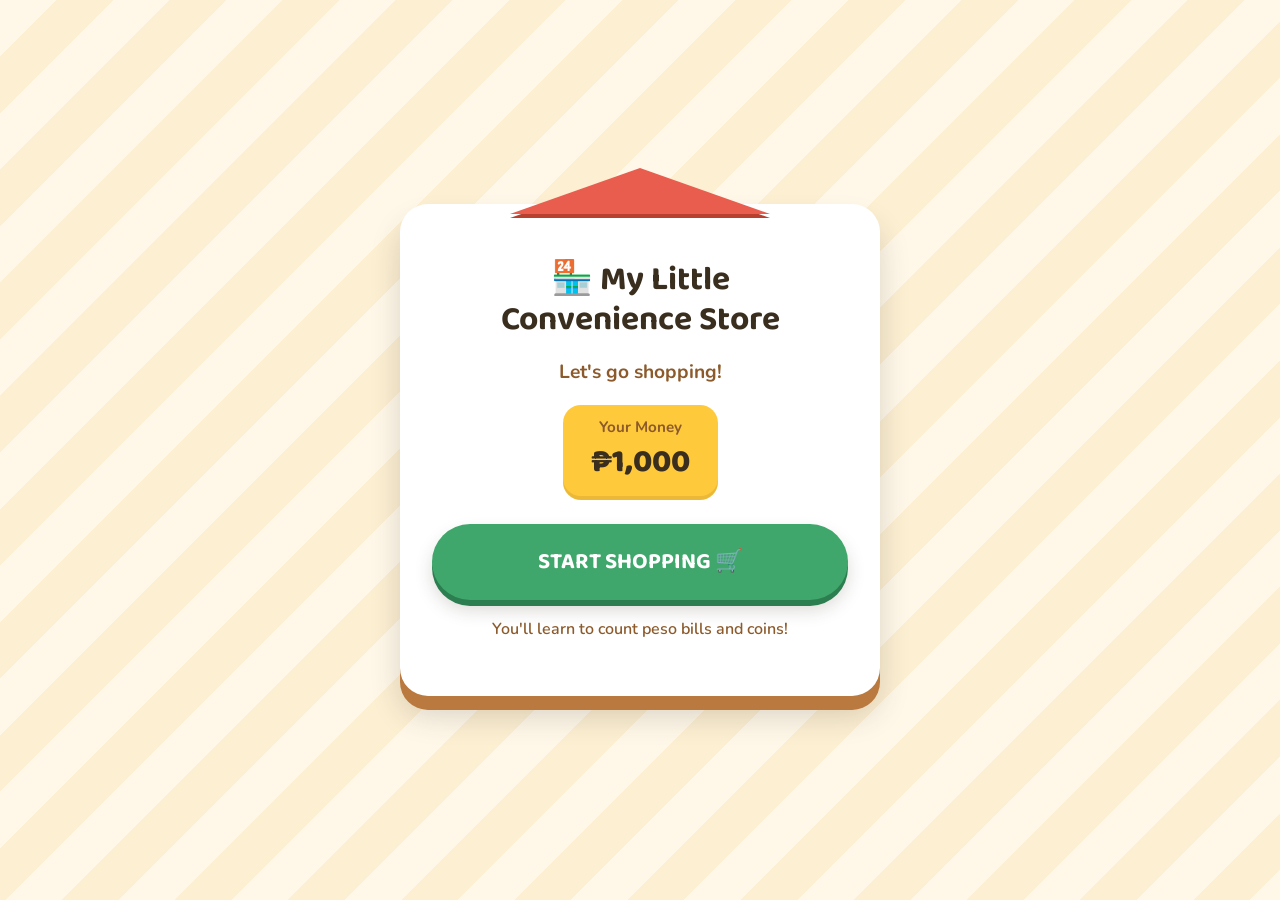
==== index.html @ ca23e38d "Initial Commit" ====
<!DOCTYPE html>
<html lang="en">
<head>
<meta charset="UTF-8" />
<meta name="viewport" content="width=device-width, initial-scale=1.0" />
<title>My Little Convenience Store — Peso Money Game</title>

<!-- Playful, rounded font that reads well for young children -->
<link rel="preconnect" href="https://fonts.googleapis.com">
<link rel="preconnect" href="https://fonts.gstatic.com" crossorigin>
<link href="https://fonts.googleapis.com/css2?family=Baloo+2:wght@500;600;700;800&family=Nunito:wght@600;700;800&display=swap" rel="stylesheet">

<link rel="stylesheet" href="style.css" />
</head>
<body>

<!-- ======================================================= -->
<!-- SCREEN 1: WELCOME SCREEN                                 -->
<!-- ======================================================= -->
<section id="screen-welcome" class="screen active">
  <div class="welcome-card">
    <div class="roof"></div>
    <h1 class="store-title">🏪 My Little<br>Convenience Store</h1>
    <p class="subtitle">Let's go shopping!</p>
    <div class="money-badge">
      <span class="badge-label">Your Money</span>
      <span class="badge-amount" id="welcome-money-amount">₱1,000</span>
    </div>
    <button class="btn btn-big btn-bounce" id="btn-start-shopping">START SHOPPING 🛒</button>
    <p class="welcome-hint">You'll learn to count peso bills and coins!</p>
  </div>
</section>

<!-- ======================================================= -->
<!-- SCREEN 2: THE STORE (products + cart side-by-side)      -->
<!-- ======================================================= -->
<section id="screen-store" class="screen">
  <header class="topbar">
    <div class="topbar-title">🏪 My Little Store</div>
    <div class="money-pill">
      <div class="money-pill-item">
        <span class="pill-label">Your Money</span>
        <span class="pill-value" id="store-total-money">₱1,000</span>
      </div>
      <div class="money-pill-item">
        <span class="pill-label">In Cart</span>
        <span class="pill-value" id="store-cart-total">₱0</span>
      </div>
      <div class="money-pill-item">
        <span class="pill-label">Left</span>
        <span class="pill-value" id="store-remaining">₱1,000</span>
      </div>
    </div>
  </header>

  <div class="store-layout">
    <div class="products-panel">
      <h2 class="panel-heading">🛍️ Pick your snacks!</h2>
      <div class="products-grid" id="products-grid"><!-- filled by JS --></div>
    </div>

    <aside class="cart-panel">
      <h2 class="panel-heading">🛒 My Cart</h2>
      <ul class="cart-list" id="cart-list">
        <li class="cart-empty" id="cart-empty-msg">Your cart is empty. Add something yummy!</li>
      </ul>
      <div class="cart-total-row">
        <span>TOTAL</span>
        <span id="cart-total-amount">₱0</span>
      </div>
      <button class="btn btn-checkout" id="btn-checkout" disabled>CHECKOUT ➜</button>
      <p class="cart-message" id="cart-message"></p>
    </aside>
  </div>
</section>

<!-- ======================================================= -->
<!-- SCREEN 3: PAYMENT (choose bills & coins)                 -->
<!-- ======================================================= -->
<section id="screen-payment" class="screen">
  <header class="topbar">
    <div class="topbar-title">💰 Time to Pay!</div>
    <div class="money-pill">
      <div class="money-pill-item">
        <span class="pill-label">You Need</span>
        <span class="pill-value" id="payment-total-due">₱0</span>
      </div>
    </div>
  </header>

  <div class="payment-layout">
    <div class="wallet-panel">
      <h2 class="panel-heading">👛 Your Wallet — tap money to pay!</h2>
      <div class="wallet-grid" id="wallet-grid"><!-- filled by JS --></div>
    </div>

    <aside class="payment-panel">
      <h2 class="panel-heading">✋ Your Payment</h2>
      <div class="payment-selected" id="payment-selected">
        <p class="payment-empty" id="payment-empty-msg">Tap bills or coins from your wallet.</p>
      </div>
      <div class="payment-total-row">
        <span>Payment Total</span>
        <span id="payment-total-amount">₱0</span>
      </div>
      <button class="btn btn-checkout" id="btn-give-money">GIVE MONEY TO CASHIER 👩</button>
      <p class="cart-message" id="payment-message"></p>
      <button class="btn btn-secondary" id="btn-back-to-store">⬅ Back to Store</button>
    </aside>
  </div>

  <!-- Animation stage: student -> cashier -->
  <div class="stage" id="pay-stage">
    <div class="actor" id="actor-student">🧒</div>
    <div class="flying-money" id="flying-money-pay"></div>
    <div class="stage-caption" id="stage-caption-pay"></div>
    <div class="actor" id="actor-cashier">👩‍🦱</div>
  </div>
</section>

<!-- ======================================================= -->
<!-- SCREEN 4: TRANSACTION RESULT (change simulation)         -->
<!-- ======================================================= -->
<section id="screen-result" class="screen">
  <header class="topbar">
    <div class="topbar-title">🧾 Receipt Time</div>
  </header>

  <div class="result-card">
    <div id="result-headline" class="result-headline"></div>

    <div class="result-numbers">
      <div class="result-row"><span>Your items cost</span><strong id="result-total">₱0</strong></div>
      <div class="result-row"><span>You paid</span><strong id="result-paid">₱0</strong></div>
      <div class="result-row result-change"><span>Your change</span><strong id="result-change">₱0</strong></div>
    </div>

    <!-- Cashier hands back change -->
    <div class="stage" id="change-stage">
      <div class="actor">👩‍🦱</div>
      <div class="stage-caption" id="stage-caption-change"></div>
      <div class="flying-money" id="flying-money-change"></div>
      <div class="actor">🧒</div>
    </div>

    <div class="change-breakdown" id="change-breakdown"></div>
    <div class="change-sum" id="change-sum"></div>

    <div class="stars-earned" id="stars-earned"></div>

    <div class="result-buttons">
      <button class="btn btn-big" id="btn-continue-shopping">CONTINUE SHOPPING 🛍️</button>
      <button class="btn btn-secondary" id="btn-go-quiz">TRY THE MONEY QUIZ 🧠</button>
    </div>
  </div>
</section>

<!-- ======================================================= -->
<!-- SCREEN 5: MONEY LEARNING QUIZ                             -->
<!-- ======================================================= -->
<section id="screen-quiz" class="screen">
  <header class="topbar">
    <div class="topbar-title">🧠 Money Quiz</div>
    <div class="money-pill">
      <div class="money-pill-item">
        <span class="pill-label">Question</span>
        <span class="pill-value" id="quiz-progress">1 / 6</span>
      </div>
    </div>
  </header>

  <div class="quiz-card">
    <h2 class="quiz-question" id="quiz-question-text">Loading question...</h2>
    <div class="quiz-visual" id="quiz-visual"></div>
    <div class="quiz-options" id="quiz-options"><!-- filled by JS --></div>
    <p class="quiz-feedback" id="quiz-feedback"></p>
  </div>
</section>

<!-- ======================================================= -->
<!-- SCREEN 6: FINAL SCORE                                     -->
<!-- ======================================================= -->
<section id="screen-final" class="screen">
  <div class="welcome-card">
    <h1 class="store-title">🎉 Great Job!</h1>
    <div class="final-stars" id="final-stars">⭐ Stars: 0</div>
    <p class="final-caption">You practiced:</p>
    <ul class="final-list">
      <li>✓ Philippine money</li>
      <li>✓ Counting money</li>
      <li>✓ Paying at the store</li>
      <li>✓ Getting change</li>
      <li>✓ Money combinations</li>
    </ul>
    <button class="btn btn-big btn-bounce" id="btn-play-again">PLAY AGAIN 🔄</button>
  </div>
</section>

<script src="script.js"></script>
</body>
</html>
---- style.css ----
/* =========================================================
   MY LITTLE CONVENIENCE STORE — STYLESHEET
   A bright, playful, high-contrast design for Grade 1 kids.
   Palette inspired by a Philippine sari-sari store:
   awning red/white stripes, wood shelves, sunny yellow, mint.
   ========================================================= */

:root {
  --sun-yellow: #FFC93C;
  --awning-red: #E85D4E;
  --leaf-green: #3FA76B;
  --sky-blue: #3D9BE9;
  --wood: #B9793F;
  --wood-dark: #8C5A2B;
  --cream: #FFF8E9;
  --ink: #3A2E1F;
  --soft-shadow: rgba(58, 46, 31, 0.18);

  --radius-lg: 28px;
  --radius-md: 18px;
  --radius-sm: 12px;
}

* { box-sizing: border-box; }

html, body {
  margin: 0;
  padding: 0;
  min-height: 100vh;
  font-family: 'Nunito', sans-serif;
  color: var(--ink);
  background: repeating-linear-gradient(
    135deg,
    var(--cream) 0px,
    var(--cream) 40px,
    #FCEFD2 40px,
    #FCEFD2 80px
  );
}

h1, h2 {
  font-family: 'Baloo 2', sans-serif;
}

button {
  font-family: 'Baloo 2', sans-serif;
  cursor: pointer;
  border: none;
}

/* ---------- Screen switching ---------- */
.screen {
  display: none;
  min-height: 100vh;
  padding: 20px;
  animation: fadeIn 0.35s ease;
}
.screen.active { display: block; }

@keyframes fadeIn {
  from { opacity: 0; transform: translateY(8px); }
  to   { opacity: 1; transform: translateY(0); }
}

@media (prefers-reduced-motion: reduce) {
  * { animation-duration: 0.01ms !important; transition-duration: 0.01ms !important; }
}

/* ---------- Buttons ---------- */
.btn {
  display: inline-block;
  font-size: 1.15rem;
  font-weight: 700;
  padding: 16px 28px;
  border-radius: 999px;
  color: #fff;
  background: var(--leaf-green);
  box-shadow: 0 6px 0 #2c7d4f, 0 10px 18px var(--soft-shadow);
  transition: transform 0.12s ease, box-shadow 0.12s ease;
  width: 100%;
  max-width: 420px;
}
.btn:active {
  transform: translateY(4px);
  box-shadow: 0 2px 0 #2c7d4f, 0 4px 10px var(--soft-shadow);
}
.btn:focus-visible {
  outline: 4px solid #1c4f30;
  outline-offset: 3px;
}
.btn:disabled {
  background: #C9C2B4;
  box-shadow: 0 6px 0 #a8a190;
  cursor: not-allowed;
}
.btn-big { font-size: 1.4rem; padding: 20px 32px; }
.btn-bounce { animation: bounce 1.8s ease-in-out infinite; }
@keyframes bounce { 0%,100% { transform: translateY(0); } 50% { transform: translateY(-6px); } }

.btn-checkout { background: var(--awning-red); box-shadow: 0 6px 0 #b8402f, 0 10px 18px var(--soft-shadow); }
.btn-checkout:active { box-shadow: 0 2px 0 #b8402f; }

.btn-secondary {
  background: #fff;
  color: var(--ink);
  border: 3px solid var(--wood);
  box-shadow: 0 6px 0 #d8c9ab;
}
.btn-secondary:active { box-shadow: 0 2px 0 #d8c9ab; }

/* ---------- Welcome / Final screens ---------- */
#screen-welcome, #screen-final {
  display: none;
  align-items: center;
  justify-content: center;
}
#screen-welcome.active, #screen-final.active {
  display: flex;
}

.welcome-card {
  max-width: 480px;
  margin: 40px auto;
  background: #fff;
  border-radius: var(--radius-lg);
  padding: 40px 32px;
  text-align: center;
  box-shadow: 0 14px 0 var(--wood), 0 20px 30px var(--soft-shadow);
  position: relative;
}
.roof {
  position: absolute;
  top: -36px;
  left: 50%;
  transform: translateX(-50%);
  width: 0; height: 0;
  border-left: 130px solid transparent;
  border-right: 130px solid transparent;
  border-bottom: 46px solid var(--awning-red);
  filter: drop-shadow(0 4px 0 #b8402f);
}
.store-title {
  font-size: 2.1rem;
  margin: 16px 0 4px;
  color: var(--ink);
  line-height: 1.2;
}
.subtitle { font-size: 1.2rem; color: var(--wood-dark); margin-bottom: 20px; font-weight: 700; }

.money-badge {
  display: inline-flex;
  flex-direction: column;
  background: var(--sun-yellow);
  border-radius: var(--radius-md);
  padding: 12px 28px;
  margin-bottom: 24px;
  box-shadow: inset 0 -4px 0 rgba(0,0,0,0.08);
}
.badge-label { font-size: 0.95rem; font-weight: 700; color: var(--wood-dark); }
.badge-amount { font-size: 2rem; font-weight: 800; font-family: 'Baloo 2', sans-serif; }

.welcome-hint { margin-top: 18px; color: var(--wood-dark); font-weight: 600; }

.final-stars {
  font-size: 1.8rem;
  font-weight: 800;
  background: var(--sun-yellow);
  border-radius: var(--radius-md);
  padding: 12px 24px;
  display: inline-block;
  margin: 12px 0 18px;
}
.final-caption { font-weight: 700; margin-bottom: 6px; }
.final-list {
  list-style: none;
  padding: 0;
  margin: 0 0 24px;
  font-size: 1.1rem;
  font-weight: 700;
  color: var(--leaf-green);
  text-align: left;
  display: inline-block;
}
.final-list li { margin: 4px 0; }

/* ---------- Top bar (store / payment / quiz screens) ---------- */
.topbar {
  display: flex;
  flex-wrap: wrap;
  align-items: center;
  justify-content: space-between;
  gap: 12px;
  background: var(--wood);
  color: #fff;
  border-radius: var(--radius-md);
  padding: 14px 22px;
  margin-bottom: 18px;
  box-shadow: 0 6px 0 var(--wood-dark);
}
.topbar-title { font-size: 1.4rem; font-weight: 800; }

.money-pill {
  display: flex;
  gap: 10px;
  flex-wrap: wrap;
}
.money-pill-item {
  background: rgba(255,255,255,0.15);
  border-radius: var(--radius-sm);
  padding: 8px 14px;
  text-align: center;
  min-width: 90px;
}
.pill-label { display: block; font-size: 0.75rem; opacity: 0.85; font-weight: 700; }
.pill-value { display: block; font-size: 1.15rem; font-weight: 800; }

.panel-heading {
  font-size: 1.3rem;
  margin: 4px 0 14px;
  color: var(--ink);
}

/* ---------- Store screen ---------- */
.store-layout {
  display: grid;
  grid-template-columns: 1.6fr 1fr;
  gap: 18px;
  max-width: 1100px;
  margin: 0 auto;
}
@media (max-width: 820px) {
  .store-layout, .payment-layout { grid-template-columns: 1fr; }
}

.products-panel, .cart-panel, .wallet-panel, .payment-panel {
  background: #fff;
  border-radius: var(--radius-lg);
  padding: 18px;
  box-shadow: 0 8px 0 #e7dcc2, 0 12px 20px var(--soft-shadow);
}

.products-grid {
  display: grid;
  grid-template-columns: repeat(auto-fill, minmax(130px, 1fr));
  gap: 14px;
}
.product-card {
  background: var(--cream);
  border-radius: var(--radius-md);
  padding: 14px 10px;
  text-align: center;
  border: 3px solid #F0E3C4;
  display: flex;
  flex-direction: column;
  align-items: center;
  gap: 6px;
}
.product-emoji { font-size: 2.4rem; }
.product-name { font-weight: 800; font-size: 1rem; }
.product-price { font-size: 1.15rem; font-weight: 800; color: var(--awning-red); }
.product-add {
  margin-top: 6px;
  background: var(--sky-blue);
  color: #fff;
  font-weight: 800;
  font-size: 0.85rem;
  border-radius: 999px;
  padding: 8px 14px;
  box-shadow: 0 4px 0 #2b78b8;
  width: 100%;
}
.product-add:active { transform: translateY(3px); box-shadow: 0 1px 0 #2b78b8; }

.cart-list { list-style: none; padding: 0; margin: 0 0 12px; min-height: 60px; }
.cart-empty { color: #a89b7e; font-style: italic; font-weight: 600; padding: 10px 0; }
.cart-item {
  display: flex;
  align-items: center;
  justify-content: space-between;
  gap: 8px;
  padding: 8px 0;
  border-bottom: 2px dashed #eee0c2;
  font-weight: 700;
}
.cart-item-name { display: flex; align-items: center; gap: 8px; }
.cart-item-controls { display: flex; align-items: center; gap: 6px; }
.qty-btn {
  width: 28px; height: 28px;
  border-radius: 50%;
  background: var(--sun-yellow);
  font-weight: 800;
  font-size: 1rem;
  line-height: 1;
}
.qty-value { min-width: 18px; text-align: center; }
.remove-btn {
  background: none;
  color: var(--awning-red);
  font-size: 1.1rem;
  font-weight: 800;
  padding: 0 4px;
}

.cart-total-row, .payment-total-row {
  display: flex;
  justify-content: space-between;
  font-size: 1.25rem;
  font-weight: 800;
  border-top: 3px solid var(--wood);
  padding-top: 10px;
  margin-bottom: 14px;
}

.cart-message, .quiz-feedback {
  min-height: 24px;
  font-weight: 800;
  text-align: center;
  margin-top: 10px;
}
.cart-message.error, .quiz-feedback.wrong { color: var(--awning-red); }
.cart-message.success, .quiz-feedback.correct { color: var(--leaf-green); }

/* ---------- Payment screen ---------- */
.payment-layout {
  display: grid;
  grid-template-columns: 1.6fr 1fr;
  gap: 18px;
  max-width: 1100px;
  margin: 0 auto 20px;
}

.wallet-grid {
  display: grid;
  grid-template-columns: repeat(auto-fill, minmax(110px, 1fr));
  gap: 12px;
}

.money-card {
  border-radius: var(--radius-md);
  padding: 14px 6px;
  text-align: center;
  font-weight: 800;
  font-size: 1.15rem;
  color: #fff;
  box-shadow: 0 5px 0 rgba(0,0,0,0.18);
  transition: transform 0.1s ease;
  display: flex;
  flex-direction: column;
  align-items: center;
  gap: 4px;
}
.money-card:active { transform: scale(0.94); }
.money-card .money-emoji { font-size: 1.6rem; }
.money-card.bill { background: var(--sky-blue); border-radius: var(--radius-sm); }
.money-card.coin { background: var(--sun-yellow); color: var(--ink); border-radius: 50%; aspect-ratio: 1; }
.money-card:disabled { opacity: 0.35; box-shadow: none; }

.payment-selected {
  min-height: 90px;
  display: flex;
  flex-wrap: wrap;
  gap: 8px;
  align-content: flex-start;
  margin-bottom: 12px;
}
.payment-empty { color: #a89b7e; font-style: italic; font-weight: 600; }
.selected-chip {
  background: var(--leaf-green);
  color: #fff;
  font-weight: 800;
  border-radius: 999px;
  padding: 8px 14px;
  font-size: 0.95rem;
}

/* ---------- Payment / change animation stage ---------- */
.stage {
  max-width: 1100px;
  margin: 10px auto;
  display: flex;
  align-items: center;
  justify-content: center;
  gap: 30px;
  position: relative;
  min-height: 90px;
  font-size: 3rem;
}
.stage-caption {
  position: absolute;
  top: -6px;
  left: 50%;
  transform: translateX(-50%);
  font-size: 1rem;
  font-weight: 800;
  background: #fff;
  padding: 4px 14px;
  border-radius: 999px;
  box-shadow: 0 3px 0 #e7dcc2;
  white-space: nowrap;
}
.flying-money {
  position: absolute;
  left: 50%;
  top: 50%;
  transform: translate(-50%, -50%);
  font-size: 1.6rem;
  display: flex;
  gap: 4px;
  opacity: 0;
}
.flying-money.fly-right { animation: flyRight 0.9s ease forwards; }
.flying-money.fly-left { animation: flyLeft 0.9s ease forwards; }
@keyframes flyRight {
  0%   { opacity: 0; transform: translate(-160%, -50%); }
  20%  { opacity: 1; }
  100% { opacity: 1; transform: translate(60%, -50%); }
}
@keyframes flyLeft {
  0%   { opacity: 0; transform: translate(60%, -50%); }
  20%  { opacity: 1; }
  100% { opacity: 1; transform: translate(-160%, -50%); }
}

/* ---------- Result screen ---------- */
.result-card {
  max-width: 640px;
  margin: 0 auto;
  background: #fff;
  border-radius: var(--radius-lg);
  padding: 26px 24px;
  box-shadow: 0 10px 0 #e7dcc2, 0 16px 24px var(--soft-shadow);
}
.result-headline {
  font-family: 'Baloo 2', sans-serif;
  font-size: 1.6rem;
  font-weight: 800;
  text-align: center;
  margin-bottom: 14px;
  color: var(--leaf-green);
}
.result-headline.trouble { color: var(--awning-red); }

.result-numbers { margin-bottom: 6px; }
.result-row {
  display: flex;
  justify-content: space-between;
  padding: 8px 0;
  font-weight: 700;
  font-size: 1.1rem;
  border-bottom: 2px dashed #eee0c2;
}
.result-change strong { color: var(--awning-red); }

.change-breakdown {
  display: flex;
  flex-wrap: wrap;
  gap: 8px;
  justify-content: center;
  margin: 14px 0 4px;
  min-height: 40px;
}
.change-sum {
  text-align: center;
  font-weight: 800;
  color: var(--wood-dark);
  margin-bottom: 10px;
}

.stars-earned {
  text-align: center;
  font-size: 1.6rem;
  margin: 10px 0;
}

.result-buttons {
  display: flex;
  flex-direction: column;
  gap: 10px;
  align-items: center;
}

/* ---------- Quiz screen ---------- */
.quiz-card {
  max-width: 640px;
  margin: 0 auto;
  background: #fff;
  border-radius: var(--radius-lg);
  padding: 28px 24px;
  text-align: center;
  box-shadow: 0 10px 0 #e7dcc2, 0 16px 24px var(--soft-shadow);
}
.quiz-question { font-size: 1.35rem; margin-bottom: 14px; }
.quiz-visual {
  display: flex;
  flex-wrap: wrap;
  justify-content: center;
  gap: 10px;
  margin-bottom: 18px;
  min-height: 50px;
}
.quiz-options {
  display: grid;
  grid-template-columns: repeat(2, 1fr);
  gap: 12px;
}
.quiz-option {
  background: var(--sky-blue);
  color: #fff;
  font-weight: 800;
  font-size: 1.15rem;
  padding: 16px;
  border-radius: var(--radius-md);
  box-shadow: 0 5px 0 #2b78b8;
}
.quiz-option:active { transform: translateY(3px); box-shadow: 0 1px 0 #2b78b8; }
.quiz-option.correct-answer { background: var(--leaf-green); box-shadow: 0 5px 0 #2c7d4f; }
.quiz-option.wrong-answer { background: var(--awning-red); box-shadow: 0 5px 0 #b8402f; }
.quiz-option:disabled { cursor: default; }

/* Small reusable money chip used inside quiz visuals / change breakdown */
.mini-money {
  border-radius: 10px;
  padding: 10px 8px;
  font-weight: 800;
  color: #fff;
  font-size: 1rem;
  min-width: 56px;
  text-align: center;
}
.mini-money.bill { background: var(--sky-blue); }
.mini-money.coin { background: var(--sun-yellow); color: var(--ink); border-radius: 50%; }
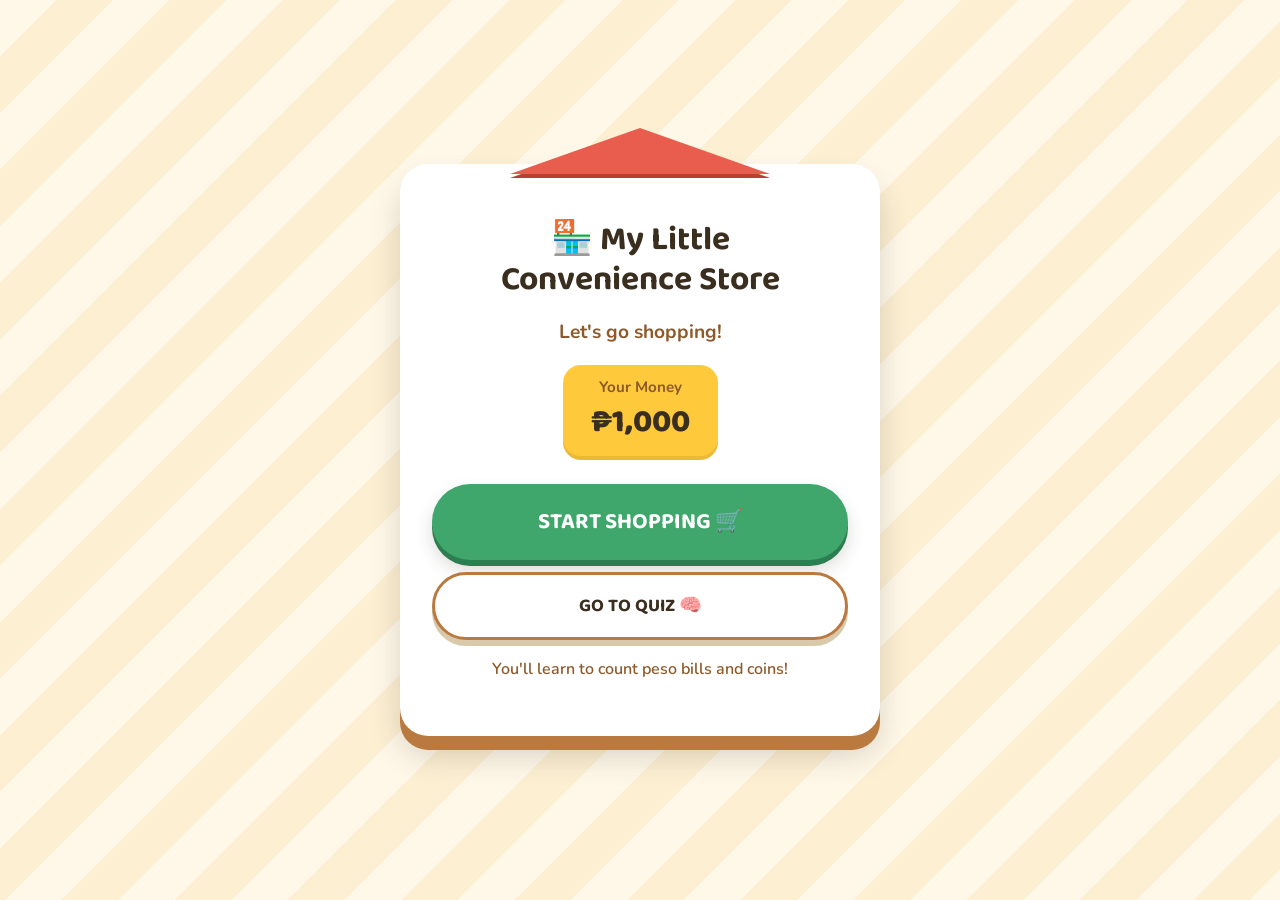
==== commit 915700e8: "added a lot of feature" ====
--- a/index.html
+++ b/index.html
@@ -1,201 +1,292 @@
-<!DOCTYPE html>
+<!doctype html>
 <html lang="en">
-<head>
-<meta charset="UTF-8" />
-<meta name="viewport" content="width=device-width, initial-scale=1.0" />
-<title>My Little Convenience Store — Peso Money Game</title>
-
-<!-- Playful, rounded font that reads well for young children -->
-<link rel="preconnect" href="https://fonts.googleapis.com">
-<link rel="preconnect" href="https://fonts.gstatic.com" crossorigin>
-<link href="https://fonts.googleapis.com/css2?family=Baloo+2:wght@500;600;700;800&family=Nunito:wght@600;700;800&display=swap" rel="stylesheet">
-
-<link rel="stylesheet" href="style.css" />
-</head>
-<body>
-
-<!-- ======================================================= -->
-<!-- SCREEN 1: WELCOME SCREEN                                 -->
-<!-- ======================================================= -->
-<section id="screen-welcome" class="screen active">
-  <div class="welcome-card">
-    <div class="roof"></div>
-    <h1 class="store-title">🏪 My Little<br>Convenience Store</h1>
-    <p class="subtitle">Let's go shopping!</p>
-    <div class="money-badge">
-      <span class="badge-label">Your Money</span>
-      <span class="badge-amount" id="welcome-money-amount">₱1,000</span>
-    </div>
-    <button class="btn btn-big btn-bounce" id="btn-start-shopping">START SHOPPING 🛒</button>
-    <p class="welcome-hint">You'll learn to count peso bills and coins!</p>
-  </div>
-</section>
-
-<!-- ======================================================= -->
-<!-- SCREEN 2: THE STORE (products + cart side-by-side)      -->
-<!-- ======================================================= -->
-<section id="screen-store" class="screen">
-  <header class="topbar">
-    <div class="topbar-title">🏪 My Little Store</div>
-    <div class="money-pill">
-      <div class="money-pill-item">
-        <span class="pill-label">Your Money</span>
-        <span class="pill-value" id="store-total-money">₱1,000</span>
-      </div>
-      <div class="money-pill-item">
-        <span class="pill-label">In Cart</span>
-        <span class="pill-value" id="store-cart-total">₱0</span>
-      </div>
-      <div class="money-pill-item">
-        <span class="pill-label">Left</span>
-        <span class="pill-value" id="store-remaining">₱1,000</span>
-      </div>
-    </div>
-  </header>
-
-  <div class="store-layout">
-    <div class="products-panel">
-      <h2 class="panel-heading">🛍️ Pick your snacks!</h2>
-      <div class="products-grid" id="products-grid"><!-- filled by JS --></div>
-    </div>
-
-    <aside class="cart-panel">
-      <h2 class="panel-heading">🛒 My Cart</h2>
-      <ul class="cart-list" id="cart-list">
-        <li class="cart-empty" id="cart-empty-msg">Your cart is empty. Add something yummy!</li>
-      </ul>
-      <div class="cart-total-row">
-        <span>TOTAL</span>
-        <span id="cart-total-amount">₱0</span>
-      </div>
-      <button class="btn btn-checkout" id="btn-checkout" disabled>CHECKOUT ➜</button>
-      <p class="cart-message" id="cart-message"></p>
-    </aside>
-  </div>
-</section>
-
-<!-- ======================================================= -->
-<!-- SCREEN 3: PAYMENT (choose bills & coins)                 -->
-<!-- ======================================================= -->
-<section id="screen-payment" class="screen">
-  <header class="topbar">
-    <div class="topbar-title">💰 Time to Pay!</div>
-    <div class="money-pill">
-      <div class="money-pill-item">
-        <span class="pill-label">You Need</span>
-        <span class="pill-value" id="payment-total-due">₱0</span>
-      </div>
-    </div>
-  </header>
-
-  <div class="payment-layout">
-    <div class="wallet-panel">
-      <h2 class="panel-heading">👛 Your Wallet — tap money to pay!</h2>
-      <div class="wallet-grid" id="wallet-grid"><!-- filled by JS --></div>
-    </div>
-
-    <aside class="payment-panel">
-      <h2 class="panel-heading">✋ Your Payment</h2>
-      <div class="payment-selected" id="payment-selected">
-        <p class="payment-empty" id="payment-empty-msg">Tap bills or coins from your wallet.</p>
-      </div>
-      <div class="payment-total-row">
-        <span>Payment Total</span>
-        <span id="payment-total-amount">₱0</span>
-      </div>
-      <button class="btn btn-checkout" id="btn-give-money">GIVE MONEY TO CASHIER 👩</button>
-      <p class="cart-message" id="payment-message"></p>
-      <button class="btn btn-secondary" id="btn-back-to-store">⬅ Back to Store</button>
-    </aside>
-  </div>
-
-  <!-- Animation stage: student -> cashier -->
-  <div class="stage" id="pay-stage">
-    <div class="actor" id="actor-student">🧒</div>
-    <div class="flying-money" id="flying-money-pay"></div>
-    <div class="stage-caption" id="stage-caption-pay"></div>
-    <div class="actor" id="actor-cashier">👩‍🦱</div>
-  </div>
-</section>
-
-<!-- ======================================================= -->
-<!-- SCREEN 4: TRANSACTION RESULT (change simulation)         -->
-<!-- ======================================================= -->
-<section id="screen-result" class="screen">
-  <header class="topbar">
-    <div class="topbar-title">🧾 Receipt Time</div>
-  </header>
-
-  <div class="result-card">
-    <div id="result-headline" class="result-headline"></div>
-
-    <div class="result-numbers">
-      <div class="result-row"><span>Your items cost</span><strong id="result-total">₱0</strong></div>
-      <div class="result-row"><span>You paid</span><strong id="result-paid">₱0</strong></div>
-      <div class="result-row result-change"><span>Your change</span><strong id="result-change">₱0</strong></div>
-    </div>
-
-    <!-- Cashier hands back change -->
-    <div class="stage" id="change-stage">
-      <div class="actor">👩‍🦱</div>
-      <div class="stage-caption" id="stage-caption-change"></div>
-      <div class="flying-money" id="flying-money-change"></div>
-      <div class="actor">🧒</div>
-    </div>
-
-    <div class="change-breakdown" id="change-breakdown"></div>
-    <div class="change-sum" id="change-sum"></div>
-
-    <div class="stars-earned" id="stars-earned"></div>
-
-    <div class="result-buttons">
-      <button class="btn btn-big" id="btn-continue-shopping">CONTINUE SHOPPING 🛍️</button>
-      <button class="btn btn-secondary" id="btn-go-quiz">TRY THE MONEY QUIZ 🧠</button>
-    </div>
-  </div>
-</section>
-
-<!-- ======================================================= -->
-<!-- SCREEN 5: MONEY LEARNING QUIZ                             -->
-<!-- ======================================================= -->
-<section id="screen-quiz" class="screen">
-  <header class="topbar">
-    <div class="topbar-title">🧠 Money Quiz</div>
-    <div class="money-pill">
-      <div class="money-pill-item">
-        <span class="pill-label">Question</span>
-        <span class="pill-value" id="quiz-progress">1 / 6</span>
-      </div>
-    </div>
-  </header>
-
-  <div class="quiz-card">
-    <h2 class="quiz-question" id="quiz-question-text">Loading question...</h2>
-    <div class="quiz-visual" id="quiz-visual"></div>
-    <div class="quiz-options" id="quiz-options"><!-- filled by JS --></div>
-    <p class="quiz-feedback" id="quiz-feedback"></p>
-  </div>
-</section>
-
-<!-- ======================================================= -->
-<!-- SCREEN 6: FINAL SCORE                                     -->
-<!-- ======================================================= -->
-<section id="screen-final" class="screen">
-  <div class="welcome-card">
-    <h1 class="store-title">🎉 Great Job!</h1>
-    <div class="final-stars" id="final-stars">⭐ Stars: 0</div>
-    <p class="final-caption">You practiced:</p>
-    <ul class="final-list">
-      <li>✓ Philippine money</li>
-      <li>✓ Counting money</li>
-      <li>✓ Paying at the store</li>
-      <li>✓ Getting change</li>
-      <li>✓ Money combinations</li>
-    </ul>
-    <button class="btn btn-big btn-bounce" id="btn-play-again">PLAY AGAIN 🔄</button>
-  </div>
-</section>
-
-<script src="script.js"></script>
-</body>
+  <head>
+    <meta charset="UTF-8" />
+    <meta name="viewport" content="width=device-width, initial-scale=1.0" />
+    <title>My Little Convenience Store — Peso Money Game</title>
+
+    <!-- Playful, rounded font that reads well for young children -->
+    <link rel="preconnect" href="https://fonts.googleapis.com" />
+    <link rel="preconnect" href="https://fonts.gstatic.com" crossorigin />
+    <link
+      href="https://fonts.googleapis.com/css2?family=Baloo+2:wght@500;600;700;800&family=Nunito:wght@600;700;800&display=swap"
+      rel="stylesheet"
+    />
+
+    <link rel="stylesheet" href="style.css" />
+  </head>
+  <body>
+    <!-- ======================================================= -->
+    <!-- SCREEN 1: WELCOME SCREEN                                 -->
+    <!-- ======================================================= -->
+    <section id="screen-welcome" class="screen active">
+      <div class="welcome-card">
+        <div class="roof"></div>
+        <h1 class="store-title">🏪 My Little<br />Convenience Store</h1>
+        <p class="subtitle">Let's go shopping!</p>
+        <div class="money-badge">
+          <span class="badge-label">Your Money</span>
+          <span class="badge-amount" id="welcome-money-amount">₱1,000</span>
+        </div>
+        <button class="btn btn-big btn-bounce" id="btn-start-shopping">
+          START SHOPPING 🛒
+        </button>
+        <button class="btn btn-secondary" id="btn-home-quiz">
+          GO TO QUIZ 🧠
+        </button>
+        <p class="welcome-hint">You'll learn to count peso bills and coins!</p>
+      </div>
+    </section>
+
+    <!-- ======================================================= -->
+    <!-- SCREEN 2: THE STORE (products + cart side-by-side)      -->
+    <!-- ======================================================= -->
+    <section id="screen-store" class="screen">
+      <header class="topbar">
+        <div class="topbar-title">🏪 My Little Store</div>
+        <div class="topbar-actions">
+          <button class="btn btn-secondary topbar-btn" id="btn-home-store">
+            🏠 HOME
+          </button>
+        </div>
+        <div class="money-pill">
+          <div class="money-pill-item">
+            <span class="pill-label">Your Money</span>
+            <span class="pill-value" id="store-total-money">₱1,000</span>
+          </div>
+          <div class="money-pill-item">
+            <span class="pill-label">In Cart</span>
+            <span class="pill-value" id="store-cart-total">₱0</span>
+          </div>
+          <div class="money-pill-item">
+            <span class="pill-label">Left</span>
+            <span class="pill-value" id="store-remaining">₱1,000</span>
+          </div>
+        </div>
+      </header>
+
+      <div class="store-layout">
+        <div class="products-panel">
+          <h2 class="panel-heading">🛍️ Pick your snacks!</h2>
+          <div class="products-grid" id="products-grid">
+            <!-- filled by JS -->
+          </div>
+        </div>
+
+        <aside class="cart-panel">
+          <h2 class="panel-heading">🛒 My Cart</h2>
+          <ul class="cart-list" id="cart-list">
+            <li class="cart-empty" id="cart-empty-msg">
+              Your cart is empty. Add something yummy!
+            </li>
+          </ul>
+          <div class="cart-total-row">
+            <span>TOTAL</span>
+            <span id="cart-total-amount">₱0</span>
+          </div>
+          <button class="btn btn-checkout" id="btn-checkout" disabled>
+            CHECKOUT ➜
+          </button>
+          <p class="cart-message" id="cart-message"></p>
+        </aside>
+      </div>
+    </section>
+
+    <!-- ======================================================= -->
+    <!-- SCREEN 3: PAYMENT (choose bills & coins)                 -->
+    <!-- ======================================================= -->
+    <section id="screen-payment" class="screen">
+      <header class="topbar">
+        <div class="topbar-title">💰 Time to Pay!</div>
+        <div class="money-pill">
+          <div class="money-pill-item">
+            <span class="pill-label">You Need</span>
+            <span class="pill-value" id="payment-total-due">₱0</span>
+          </div>
+        </div>
+      </header>
+
+      <div class="payment-layout">
+        <div class="wallet-panel">
+          <h2 class="panel-heading">
+            👛 Your Wallet — drag or tap money to pay!
+          </h2>
+          <div class="wallet-grid" id="wallet-grid"><!-- filled by JS --></div>
+        </div>
+
+        <aside class="payment-panel">
+          <h2 class="panel-heading">✋ Your Payment</h2>
+          <div class="payment-selected" id="payment-selected">
+            <!-- filled by JS; drop zone for dragged money -->
+          </div>
+          <div class="payment-total-row">
+            <span>Payment Total</span>
+            <span id="payment-total-amount">₱0</span>
+          </div>
+          <button class="btn btn-checkout" id="btn-give-money">
+            GIVE MONEY TO CASHIER 👩
+          </button>
+          <p class="cart-message" id="payment-message"></p>
+          <button class="btn btn-secondary" id="btn-back-to-store">
+            ⬅ Back to Store
+          </button>
+        </aside>
+      </div>
+
+      <!-- Animation stage: student -> cashier -->
+      <div class="stage" id="pay-stage">
+        <div class="actor" id="actor-student">🧒</div>
+        <div class="flying-money" id="flying-money-pay"></div>
+        <div class="stage-caption" id="stage-caption-pay"></div>
+        <div class="actor" id="actor-cashier">👩‍🦱</div>
+      </div>
+    </section>
+
+    <!-- ======================================================= -->
+    <!-- SCREEN 4: TRANSACTION RESULT (change simulation)         -->
+    <!-- ======================================================= -->
+    <section id="screen-result" class="screen">
+      <header class="topbar">
+        <div class="topbar-title">🧾 Receipt Time</div>
+      </header>
+
+      <div class="result-card">
+        <div id="result-headline" class="result-headline"></div>
+
+        <div class="result-numbers">
+          <div class="result-row">
+            <span>Your items cost</span><strong id="result-total">₱0</strong>
+          </div>
+          <div class="result-row">
+            <span>You paid</span><strong id="result-paid">₱0</strong>
+          </div>
+          <div class="result-row result-change">
+            <span>Your change</span><strong id="result-change">₱0</strong>
+          </div>
+        </div>
+
+        <!-- Cashier hands back change -->
+        <div class="stage" id="change-stage">
+          <div class="actor">👩‍🦱</div>
+          <div class="stage-caption" id="stage-caption-change"></div>
+          <div class="flying-money" id="flying-money-change"></div>
+          <div class="actor">🧒</div>
+        </div>
+
+        <div class="change-breakdown" id="change-breakdown"></div>
+        <div class="change-sum" id="change-sum"></div>
+
+        <div class="stars-earned" id="stars-earned"></div>
+
+        <div class="result-buttons">
+          <button class="btn btn-big" id="btn-continue-shopping">
+            CONTINUE SHOPPING 🛍️
+          </button>
+          <button class="btn btn-secondary" id="btn-go-quiz">
+            TRY THE MONEY QUIZ 🧠
+          </button>
+        </div>
+      </div>
+    </section>
+
+    <!-- ======================================================= -->
+    <!-- SCREEN 5: MONEY LEARNING QUIZ                             -->
+    <!-- ======================================================= -->
+    <section id="screen-quiz" class="screen">
+      <header class="topbar">
+        <div class="topbar-title">🧠 Money Quiz</div>
+        <div class="topbar-actions">
+          <button
+            class="btn btn-secondary topbar-btn"
+            id="btn-home-quiz-screen"
+          >
+            🏠 HOME
+          </button>
+        </div>
+        <div class="money-pill">
+          <div class="money-pill-item">
+            <span class="pill-label">Question</span>
+            <span class="pill-value" id="quiz-progress">1 / 6</span>
+          </div>
+        </div>
+      </header>
+
+      <div class="quiz-setup" id="quiz-setup">
+        <p class="quiz-config-title">Number of quiz items</p>
+        <div class="quiz-length-options">
+          <button class="quiz-length-btn active" data-length="5">
+            5 items
+          </button>
+          <button class="quiz-length-btn" data-length="10">10 items</button>
+          <button class="quiz-length-btn" data-length="custom">Custom</button>
+        </div>
+        <div
+          class="quiz-custom-wrap"
+          id="quiz-custom-wrap"
+          style="display: none"
+        >
+          <label for="quiz-custom-input">Custom number</label>
+          <input
+            id="quiz-custom-input"
+            type="number"
+            min="1"
+            max="20"
+            value="15"
+          />
+        </div>
+        <button class="btn btn-checkout" id="btn-start-quiz">START QUIZ</button>
+      </div>
+
+      <div class="quiz-card" id="quiz-card" style="display: none">
+        <h2 class="quiz-question" id="quiz-question-text">
+          Loading question...
+        </h2>
+        <div class="quiz-visual" id="quiz-visual"></div>
+        <div class="quiz-options" id="quiz-options"><!-- filled by JS --></div>
+
+        <!-- Drag-the-exact-amount question type -->
+        <div class="drag-quiz" id="drag-quiz" style="display: none">
+          <p class="drag-target-label">
+            Drag money to make exactly
+            <strong id="drag-target-amount">₱0</strong>
+          </p>
+          <div class="drag-pool" id="drag-pool"><!-- filled by JS --></div>
+          <div class="drag-dropzone" id="drag-dropzone">
+            <span class="drag-dropzone-hint" id="drag-dropzone-hint"
+              >Drop or tap money here</span
+            >
+          </div>
+          <p class="drag-current-total">
+            Your total: <strong id="drag-current-total">₱0</strong>
+          </p>
+          <button class="btn btn-checkout" id="btn-check-drag">CHECK ✔</button>
+        </div>
+
+        <p class="quiz-feedback" id="quiz-feedback"></p>
+      </div>
+    </section>
+
+    <!-- ======================================================= -->
+    <!-- SCREEN 6: FINAL SCORE                                     -->
+    <!-- ======================================================= -->
+    <section id="screen-final" class="screen">
+      <div class="welcome-card">
+        <h1 class="store-title">🎉 Great Job!</h1>
+        <div class="final-stars" id="final-stars">⭐ Stars: 0</div>
+        <p class="final-caption">You practiced:</p>
+        <ul class="final-list">
+          <li>✓ Philippine money</li>
+          <li>✓ Counting money</li>
+          <li>✓ Paying at the store</li>
+          <li>✓ Getting change</li>
+          <li>✓ Money combinations</li>
+        </ul>
+        <button class="btn btn-big btn-bounce" id="btn-play-again">
+          PLAY AGAIN 🔄
+        </button>
+      </div>
+    </section>
+
+    <script src="script.js"></script>
+  </body>
 </html>
--- a/style.css
+++ b/style.css
@@ -6,14 +6,14 @@
    ========================================================= */
 
 :root {
-  --sun-yellow: #FFC93C;
-  --awning-red: #E85D4E;
-  --leaf-green: #3FA76B;
-  --sky-blue: #3D9BE9;
-  --wood: #B9793F;
-  --wood-dark: #8C5A2B;
-  --cream: #FFF8E9;
-  --ink: #3A2E1F;
+  --sun-yellow: #ffc93c;
+  --awning-red: #e85d4e;
+  --leaf-green: #3fa76b;
+  --sky-blue: #3d9be9;
+  --wood: #b9793f;
+  --wood-dark: #8c5a2b;
+  --cream: #fff8e9;
+  --ink: #3a2e1f;
   --soft-shadow: rgba(58, 46, 31, 0.18);
 
   --radius-lg: 28px;
@@ -21,29 +21,33 @@
   --radius-sm: 12px;
 }
 
-* { box-sizing: border-box; }
-
-html, body {
+* {
+  box-sizing: border-box;
+}
+
+html,
+body {
   margin: 0;
   padding: 0;
   min-height: 100vh;
-  font-family: 'Nunito', sans-serif;
+  font-family: "Nunito", sans-serif;
   color: var(--ink);
   background: repeating-linear-gradient(
     135deg,
     var(--cream) 0px,
     var(--cream) 40px,
-    #FCEFD2 40px,
-    #FCEFD2 80px
+    #fcefd2 40px,
+    #fcefd2 80px
   );
 }
 
-h1, h2 {
-  font-family: 'Baloo 2', sans-serif;
+h1,
+h2 {
+  font-family: "Baloo 2", sans-serif;
 }
 
 button {
-  font-family: 'Baloo 2', sans-serif;
+  font-family: "Baloo 2", sans-serif;
   cursor: pointer;
   border: none;
 }
@@ -55,15 +59,26 @@
   padding: 20px;
   animation: fadeIn 0.35s ease;
 }
-.screen.active { display: block; }
+.screen.active {
+  display: block;
+}
 
 @keyframes fadeIn {
-  from { opacity: 0; transform: translateY(8px); }
-  to   { opacity: 1; transform: translateY(0); }
+  from {
+    opacity: 0;
+    transform: translateY(8px);
+  }
+  to {
+    opacity: 1;
+    transform: translateY(0);
+  }
 }
 
 @media (prefers-reduced-motion: reduce) {
-  * { animation-duration: 0.01ms !important; transition-duration: 0.01ms !important; }
+  * {
+    animation-duration: 0.01ms !important;
+    transition-duration: 0.01ms !important;
+  }
 }
 
 /* ---------- Buttons ---------- */
@@ -75,30 +90,56 @@
   border-radius: 999px;
   color: #fff;
   background: var(--leaf-green);
-  box-shadow: 0 6px 0 #2c7d4f, 0 10px 18px var(--soft-shadow);
-  transition: transform 0.12s ease, box-shadow 0.12s ease;
+  box-shadow:
+    0 6px 0 #2c7d4f,
+    0 10px 18px var(--soft-shadow);
+  transition:
+    transform 0.12s ease,
+    box-shadow 0.12s ease;
   width: 100%;
   max-width: 420px;
 }
 .btn:active {
   transform: translateY(4px);
-  box-shadow: 0 2px 0 #2c7d4f, 0 4px 10px var(--soft-shadow);
+  box-shadow:
+    0 2px 0 #2c7d4f,
+    0 4px 10px var(--soft-shadow);
 }
 .btn:focus-visible {
   outline: 4px solid #1c4f30;
   outline-offset: 3px;
 }
 .btn:disabled {
-  background: #C9C2B4;
+  background: #c9c2b4;
   box-shadow: 0 6px 0 #a8a190;
   cursor: not-allowed;
 }
-.btn-big { font-size: 1.4rem; padding: 20px 32px; }
-.btn-bounce { animation: bounce 1.8s ease-in-out infinite; }
-@keyframes bounce { 0%,100% { transform: translateY(0); } 50% { transform: translateY(-6px); } }
-
-.btn-checkout { background: var(--awning-red); box-shadow: 0 6px 0 #b8402f, 0 10px 18px var(--soft-shadow); }
-.btn-checkout:active { box-shadow: 0 2px 0 #b8402f; }
+.btn-big {
+  font-size: 1.4rem;
+  padding: 20px 32px;
+}
+.btn-bounce {
+  animation: bounce 1.8s ease-in-out infinite;
+}
+@keyframes bounce {
+  0%,
+  100% {
+    transform: translateY(0);
+  }
+  50% {
+    transform: translateY(-6px);
+  }
+}
+
+.btn-checkout {
+  background: var(--awning-red);
+  box-shadow:
+    0 6px 0 #b8402f,
+    0 10px 18px var(--soft-shadow);
+}
+.btn-checkout:active {
+  box-shadow: 0 2px 0 #b8402f;
+}
 
 .btn-secondary {
   background: #fff;
@@ -106,15 +147,19 @@
   border: 3px solid var(--wood);
   box-shadow: 0 6px 0 #d8c9ab;
 }
-.btn-secondary:active { box-shadow: 0 2px 0 #d8c9ab; }
+.btn-secondary:active {
+  box-shadow: 0 2px 0 #d8c9ab;
+}
 
 /* ---------- Welcome / Final screens ---------- */
-#screen-welcome, #screen-final {
+#screen-welcome,
+#screen-final {
   display: none;
   align-items: center;
   justify-content: center;
 }
-#screen-welcome.active, #screen-final.active {
+#screen-welcome.active,
+#screen-final.active {
   display: flex;
 }
 
@@ -125,7 +170,9 @@
   border-radius: var(--radius-lg);
   padding: 40px 32px;
   text-align: center;
-  box-shadow: 0 14px 0 var(--wood), 0 20px 30px var(--soft-shadow);
+  box-shadow:
+    0 14px 0 var(--wood),
+    0 20px 30px var(--soft-shadow);
   position: relative;
 }
 .roof {
@@ -133,7 +180,8 @@
   top: -36px;
   left: 50%;
   transform: translateX(-50%);
-  width: 0; height: 0;
+  width: 0;
+  height: 0;
   border-left: 130px solid transparent;
   border-right: 130px solid transparent;
   border-bottom: 46px solid var(--awning-red);
@@ -145,7 +193,12 @@
   color: var(--ink);
   line-height: 1.2;
 }
-.subtitle { font-size: 1.2rem; color: var(--wood-dark); margin-bottom: 20px; font-weight: 700; }
+.subtitle {
+  font-size: 1.2rem;
+  color: var(--wood-dark);
+  margin-bottom: 20px;
+  font-weight: 700;
+}
 
 .money-badge {
   display: inline-flex;
@@ -154,12 +207,28 @@
   border-radius: var(--radius-md);
   padding: 12px 28px;
   margin-bottom: 24px;
-  box-shadow: inset 0 -4px 0 rgba(0,0,0,0.08);
-}
-.badge-label { font-size: 0.95rem; font-weight: 700; color: var(--wood-dark); }
-.badge-amount { font-size: 2rem; font-weight: 800; font-family: 'Baloo 2', sans-serif; }
-
-.welcome-hint { margin-top: 18px; color: var(--wood-dark); font-weight: 600; }
+  box-shadow: inset 0 -4px 0 rgba(0, 0, 0, 0.08);
+}
+.badge-label {
+  font-size: 0.95rem;
+  font-weight: 700;
+  color: var(--wood-dark);
+}
+.badge-amount {
+  font-size: 2rem;
+  font-weight: 800;
+  font-family: "Baloo 2", sans-serif;
+}
+
+#btn-start-shopping + #btn-home-quiz {
+  margin-top: 12px;
+}
+
+.welcome-hint {
+  margin-top: 18px;
+  color: var(--wood-dark);
+  font-weight: 600;
+}
 
 .final-stars {
   font-size: 1.8rem;
@@ -170,7 +239,10 @@
   display: inline-block;
   margin: 12px 0 18px;
 }
-.final-caption { font-weight: 700; margin-bottom: 6px; }
+.final-caption {
+  font-weight: 700;
+  margin-bottom: 6px;
+}
 .final-list {
   list-style: none;
   padding: 0;
@@ -181,7 +253,9 @@
   text-align: left;
   display: inline-block;
 }
-.final-list li { margin: 4px 0; }
+.final-list li {
+  margin: 4px 0;
+}
 
 /* ---------- Top bar (store / payment / quiz screens) ---------- */
 .topbar {
@@ -197,22 +271,45 @@
   margin-bottom: 18px;
   box-shadow: 0 6px 0 var(--wood-dark);
 }
-.topbar-title { font-size: 1.4rem; font-weight: 800; }
-
+.topbar-title {
+  font-size: 1.4rem;
+  font-weight: 800;
+}
+
+.topbar-actions {
+  display: flex;
+  align-items: center;
+  justify-content: flex-end;
+}
+.topbar-btn {
+  width: auto;
+  max-width: none;
+  padding: 10px 18px;
+  font-size: 1rem;
+}
 .money-pill {
   display: flex;
   gap: 10px;
   flex-wrap: wrap;
 }
 .money-pill-item {
-  background: rgba(255,255,255,0.15);
+  background: rgba(255, 255, 255, 0.15);
   border-radius: var(--radius-sm);
   padding: 8px 14px;
   text-align: center;
   min-width: 90px;
 }
-.pill-label { display: block; font-size: 0.75rem; opacity: 0.85; font-weight: 700; }
-.pill-value { display: block; font-size: 1.15rem; font-weight: 800; }
+.pill-label {
+  display: block;
+  font-size: 0.75rem;
+  opacity: 0.85;
+  font-weight: 700;
+}
+.pill-value {
+  display: block;
+  font-size: 1.15rem;
+  font-weight: 800;
+}
 
 .panel-heading {
   font-size: 1.3rem;
@@ -229,14 +326,22 @@
   margin: 0 auto;
 }
 @media (max-width: 820px) {
-  .store-layout, .payment-layout { grid-template-columns: 1fr; }
-}
-
-.products-panel, .cart-panel, .wallet-panel, .payment-panel {
+  .store-layout,
+  .payment-layout {
+    grid-template-columns: 1fr;
+  }
+}
+
+.products-panel,
+.cart-panel,
+.wallet-panel,
+.payment-panel {
   background: #fff;
   border-radius: var(--radius-lg);
   padding: 18px;
-  box-shadow: 0 8px 0 #e7dcc2, 0 12px 20px var(--soft-shadow);
+  box-shadow:
+    0 8px 0 #e7dcc2,
+    0 12px 20px var(--soft-shadow);
 }
 
 .products-grid {
@@ -249,15 +354,24 @@
   border-radius: var(--radius-md);
   padding: 14px 10px;
   text-align: center;
-  border: 3px solid #F0E3C4;
+  border: 3px solid #f0e3c4;
   display: flex;
   flex-direction: column;
   align-items: center;
   gap: 6px;
 }
-.product-emoji { font-size: 2.4rem; }
-.product-name { font-weight: 800; font-size: 1rem; }
-.product-price { font-size: 1.15rem; font-weight: 800; color: var(--awning-red); }
+.product-emoji {
+  font-size: 2.4rem;
+}
+.product-name {
+  font-weight: 800;
+  font-size: 1rem;
+}
+.product-price {
+  font-size: 1.15rem;
+  font-weight: 800;
+  color: var(--awning-red);
+}
 .product-add {
   margin-top: 6px;
   background: var(--sky-blue);
@@ -269,10 +383,23 @@
   box-shadow: 0 4px 0 #2b78b8;
   width: 100%;
 }
-.product-add:active { transform: translateY(3px); box-shadow: 0 1px 0 #2b78b8; }
-
-.cart-list { list-style: none; padding: 0; margin: 0 0 12px; min-height: 60px; }
-.cart-empty { color: #a89b7e; font-style: italic; font-weight: 600; padding: 10px 0; }
+.product-add:active {
+  transform: translateY(3px);
+  box-shadow: 0 1px 0 #2b78b8;
+}
+
+.cart-list {
+  list-style: none;
+  padding: 0;
+  margin: 0 0 12px;
+  min-height: 60px;
+}
+.cart-empty {
+  color: #a89b7e;
+  font-style: italic;
+  font-weight: 600;
+  padding: 10px 0;
+}
 .cart-item {
   display: flex;
   align-items: center;
@@ -282,17 +409,29 @@
   border-bottom: 2px dashed #eee0c2;
   font-weight: 700;
 }
-.cart-item-name { display: flex; align-items: center; gap: 8px; }
-.cart-item-controls { display: flex; align-items: center; gap: 6px; }
+.cart-item-name {
+  display: flex;
+  align-items: center;
+  gap: 8px;
+}
+.cart-item-controls {
+  display: flex;
+  align-items: center;
+  gap: 6px;
+}
 .qty-btn {
-  width: 28px; height: 28px;
+  width: 28px;
+  height: 28px;
   border-radius: 50%;
   background: var(--sun-yellow);
   font-weight: 800;
   font-size: 1rem;
   line-height: 1;
 }
-.qty-value { min-width: 18px; text-align: center; }
+.qty-value {
+  min-width: 18px;
+  text-align: center;
+}
 .remove-btn {
   background: none;
   color: var(--awning-red);
@@ -301,7 +440,8 @@
   padding: 0 4px;
 }
 
-.cart-total-row, .payment-total-row {
+.cart-total-row,
+.payment-total-row {
   display: flex;
   justify-content: space-between;
   font-size: 1.25rem;
@@ -311,14 +451,21 @@
   margin-bottom: 14px;
 }
 
-.cart-message, .quiz-feedback {
+.cart-message,
+.quiz-feedback {
   min-height: 24px;
   font-weight: 800;
   text-align: center;
   margin-top: 10px;
 }
-.cart-message.error, .quiz-feedback.wrong { color: var(--awning-red); }
-.cart-message.success, .quiz-feedback.correct { color: var(--leaf-green); }
+.cart-message.error,
+.quiz-feedback.wrong {
+  color: var(--awning-red);
+}
+.cart-message.success,
+.quiz-feedback.correct {
+  color: var(--leaf-green);
+}
 
 /* ---------- Payment screen ---------- */
 .payment-layout {
@@ -337,23 +484,131 @@
 
 .money-card {
   border-radius: var(--radius-md);
-  padding: 14px 6px;
+  padding: 8px 6px 10px;
   text-align: center;
   font-weight: 800;
   font-size: 1.15rem;
   color: #fff;
-  box-shadow: 0 5px 0 rgba(0,0,0,0.18);
-  transition: transform 0.1s ease;
+  box-shadow: 0 5px 0 rgba(0, 0, 0, 0.12);
+  transition:
+    transform 0.12s ease,
+    box-shadow 0.12s ease;
   display: flex;
   flex-direction: column;
   align-items: center;
+  justify-content: center;
   gap: 4px;
-}
-.money-card:active { transform: scale(0.94); }
-.money-card .money-emoji { font-size: 1.6rem; }
-.money-card.bill { background: var(--sky-blue); border-radius: var(--radius-sm); }
-.money-card.coin { background: var(--sun-yellow); color: var(--ink); border-radius: 50%; aspect-ratio: 1; }
-.money-card:disabled { opacity: 0.35; box-shadow: none; }
+  background: transparent;
+  border: none;
+}
+.money-card:active {
+  transform: scale(0.96);
+}
+.money-card .money-emoji {
+  font-size: 1.6rem;
+}
+.money-card .money-image {
+  display: block;
+  width: 100%;
+  max-width: 110px;
+  height: 72px;
+  object-fit: contain;
+  border-radius: 12px;
+  background: transparent;
+  box-shadow: 0 6px 14px rgba(0, 0, 0, 0.12);
+}
+.money-card.bill {
+  position: relative;
+  overflow: visible;
+  background: transparent;
+  border: none;
+  border-radius: 14px;
+  min-height: 110px;
+  color: var(--ink);
+  box-shadow: none;
+}
+.money-card.coin {
+  background: transparent;
+  color: var(--ink);
+  border-radius: 50%;
+  width: 94px;
+  height: 94px;
+  min-height: 94px;
+  aspect-ratio: 1;
+  box-shadow: none;
+}
+.money-card.coin .money-image {
+  width: 90px;
+  height: 90px;
+  object-fit: contain;
+  border-radius: 50%;
+  box-shadow: 0 6px 14px rgba(0, 0, 0, 0.12);
+}
+.money-card:disabled {
+  opacity: 0.35;
+  box-shadow: none;
+}
+.money-image {
+  display: block;
+  max-width: 110px;
+  object-fit: contain;
+}
+.money-value {
+  display: block;
+  font-size: 0.8rem;
+  line-height: 1.1;
+  text-align: center;
+  color: var(--ink);
+  font-weight: 800;
+}
+.money-count {
+  display: block;
+  font-size: 0.72rem;
+  opacity: 0.9;
+  margin-top: 2px;
+  color: var(--ink);
+}
+.money-coin-circle {
+  width: 52px;
+  height: 52px;
+  border-radius: 50%;
+  background: #fff4c7;
+  color: var(--ink);
+  border: 3px solid rgba(0, 0, 0, 0.12);
+  display: flex;
+  align-items: center;
+  justify-content: center;
+  font-size: 1.2rem;
+  font-weight: 900;
+  box-shadow: inset 0 0 0 2px rgba(255, 255, 255, 0.5);
+}
+.selected-chip {
+  background: transparent;
+  color: var(--ink);
+  border: none;
+  border-radius: 12px;
+  padding: 0;
+  box-shadow: none;
+}
+.selected-chip-icon {
+  display: flex;
+  flex-direction: column;
+  align-items: center;
+  justify-content: center;
+  gap: 4px;
+}
+.selected-chip .money-image {
+  max-width: 96px;
+  height: 62px;
+}
+.selected-chip .money-value {
+  font-size: 0.68rem;
+}
+.selected-chip .money-coin-circle {
+  width: 46px;
+  height: 46px;
+  font-size: 1rem;
+}
 
 .payment-selected {
   min-height: 90px;
@@ -362,15 +617,38 @@
   gap: 8px;
   align-content: flex-start;
   margin-bottom: 12px;
-}
-.payment-empty { color: #a89b7e; font-style: italic; font-weight: 600; }
+  border: 3px dashed #dccdaa;
+  border-radius: var(--radius-md);
+  padding: 12px;
+  transition:
+    background 0.15s ease,
+    border-color 0.15s ease;
+}
+.payment-selected.drag-hover {
+  background: #eefbf1;
+  border-color: var(--leaf-green);
+}
+.payment-empty {
+  color: #a89b7e;
+  font-style: italic;
+  font-weight: 600;
+  margin: 0;
+}
 .selected-chip {
-  background: var(--leaf-green);
-  color: #fff;
-  font-weight: 800;
-  border-radius: 999px;
-  padding: 8px 14px;
+  background: transparent;
+  color: inherit;
+  font-weight: 800;
+  border-radius: 12px;
+  padding: 0;
   font-size: 0.95rem;
+}
+
+/* Draggable wallet cards get a grab cursor and lift on drag */
+.money-card[draggable="true"] {
+  cursor: grab;
+}
+.money-card.dragging {
+  opacity: 0.4;
 }
 
 /* ---------- Payment / change animation stage ---------- */
@@ -408,17 +686,37 @@
   gap: 4px;
   opacity: 0;
 }
-.flying-money.fly-right { animation: flyRight 0.9s ease forwards; }
-.flying-money.fly-left { animation: flyLeft 0.9s ease forwards; }
+.flying-money.fly-right {
+  animation: flyRight 0.9s ease forwards;
+}
+.flying-money.fly-left {
+  animation: flyLeft 0.9s ease forwards;
+}
 @keyframes flyRight {
-  0%   { opacity: 0; transform: translate(-160%, -50%); }
-  20%  { opacity: 1; }
-  100% { opacity: 1; transform: translate(60%, -50%); }
+  0% {
+    opacity: 0;
+    transform: translate(-160%, -50%);
+  }
+  20% {
+    opacity: 1;
+  }
+  100% {
+    opacity: 1;
+    transform: translate(60%, -50%);
+  }
 }
 @keyframes flyLeft {
-  0%   { opacity: 0; transform: translate(60%, -50%); }
-  20%  { opacity: 1; }
-  100% { opacity: 1; transform: translate(-160%, -50%); }
+  0% {
+    opacity: 0;
+    transform: translate(60%, -50%);
+  }
+  20% {
+    opacity: 1;
+  }
+  100% {
+    opacity: 1;
+    transform: translate(-160%, -50%);
+  }
 }
 
 /* ---------- Result screen ---------- */
@@ -428,19 +726,25 @@
   background: #fff;
   border-radius: var(--radius-lg);
   padding: 26px 24px;
-  box-shadow: 0 10px 0 #e7dcc2, 0 16px 24px var(--soft-shadow);
+  box-shadow:
+    0 10px 0 #e7dcc2,
+    0 16px 24px var(--soft-shadow);
 }
 .result-headline {
-  font-family: 'Baloo 2', sans-serif;
+  font-family: "Baloo 2", sans-serif;
   font-size: 1.6rem;
   font-weight: 800;
   text-align: center;
   margin-bottom: 14px;
   color: var(--leaf-green);
 }
-.result-headline.trouble { color: var(--awning-red); }
-
-.result-numbers { margin-bottom: 6px; }
+.result-headline.trouble {
+  color: var(--awning-red);
+}
+
+.result-numbers {
+  margin-bottom: 6px;
+}
 .result-row {
   display: flex;
   justify-content: space-between;
@@ -449,7 +753,9 @@
   font-size: 1.1rem;
   border-bottom: 2px dashed #eee0c2;
 }
-.result-change strong { color: var(--awning-red); }
+.result-change strong {
+  color: var(--awning-red);
+}
 
 .change-breakdown {
   display: flex;
@@ -480,6 +786,58 @@
 }
 
 /* ---------- Quiz screen ---------- */
+.quiz-setup {
+  max-width: 640px;
+  margin: 0 auto 18px;
+  background: #fff;
+  border-radius: var(--radius-lg);
+  padding: 20px 24px;
+  box-shadow:
+    0 8px 0 #e7dcc2,
+    0 12px 20px var(--soft-shadow);
+  text-align: center;
+}
+.quiz-config-title {
+  margin: 0 0 12px;
+  font-weight: 800;
+  color: var(--wood-dark);
+}
+.quiz-length-options {
+  display: flex;
+  gap: 10px;
+  justify-content: center;
+  flex-wrap: wrap;
+  margin-bottom: 12px;
+}
+.quiz-length-btn {
+  background: #f5efe3;
+  color: var(--ink);
+  border-radius: 999px;
+  padding: 10px 16px;
+  font-weight: 800;
+  border: 2px solid #eadbb6;
+}
+.quiz-length-btn.active {
+  background: var(--sky-blue);
+  color: #fff;
+  border-color: #2c7d4f;
+}
+.quiz-custom-wrap {
+  margin-bottom: 14px;
+}
+.quiz-custom-wrap label {
+  display: block;
+  font-weight: 800;
+  margin-bottom: 6px;
+}
+.quiz-custom-wrap input {
+  width: 120px;
+  padding: 8px 10px;
+  border-radius: 10px;
+  border: 2px solid #e0d5b0;
+  font-size: 1rem;
+  text-align: center;
+}
 .quiz-card {
   max-width: 640px;
   margin: 0 auto;
@@ -487,9 +845,14 @@
   border-radius: var(--radius-lg);
   padding: 28px 24px;
   text-align: center;
-  box-shadow: 0 10px 0 #e7dcc2, 0 16px 24px var(--soft-shadow);
-}
-.quiz-question { font-size: 1.35rem; margin-bottom: 14px; }
+  box-shadow:
+    0 10px 0 #e7dcc2,
+    0 16px 24px var(--soft-shadow);
+}
+.quiz-question {
+  font-size: 1.35rem;
+  margin-bottom: 14px;
+}
 .quiz-visual {
   display: flex;
   flex-wrap: wrap;
@@ -512,20 +875,117 @@
   border-radius: var(--radius-md);
   box-shadow: 0 5px 0 #2b78b8;
 }
-.quiz-option:active { transform: translateY(3px); box-shadow: 0 1px 0 #2b78b8; }
-.quiz-option.correct-answer { background: var(--leaf-green); box-shadow: 0 5px 0 #2c7d4f; }
-.quiz-option.wrong-answer { background: var(--awning-red); box-shadow: 0 5px 0 #b8402f; }
-.quiz-option:disabled { cursor: default; }
+.quiz-option:active {
+  transform: translateY(3px);
+  box-shadow: 0 1px 0 #2b78b8;
+}
+.quiz-option.correct-answer {
+  background: var(--leaf-green);
+  box-shadow: 0 5px 0 #2c7d4f;
+}
+.quiz-option.wrong-answer {
+  background: var(--awning-red);
+  box-shadow: 0 5px 0 #b8402f;
+}
+.quiz-option:disabled {
+  cursor: default;
+}
+
+/* ---------- Drag-the-exact-amount quiz ---------- */
+.drag-target-label {
+  font-size: 1.15rem;
+  font-weight: 700;
+  margin-bottom: 12px;
+}
+.drag-target-label strong {
+  color: var(--awning-red);
+  font-size: 1.3rem;
+}
+
+.drag-pool {
+  display: flex;
+  flex-wrap: wrap;
+  justify-content: center;
+  gap: 10px;
+  margin-bottom: 16px;
+  min-height: 60px;
+}
+.drag-pool .money-card {
+  width: 90px;
+}
+
+.drag-dropzone {
+  min-height: 90px;
+  border: 3px dashed var(--wood);
+  border-radius: var(--radius-md);
+  background: var(--cream);
+  display: flex;
+  flex-wrap: wrap;
+  align-content: flex-start;
+  justify-content: center;
+  gap: 8px;
+  padding: 12px;
+  margin-bottom: 12px;
+  transition:
+    background 0.15s ease,
+    border-color 0.15s ease;
+}
+.drag-dropzone.drag-hover {
+  background: #eefbf1;
+  border-color: var(--leaf-green);
+}
+.drag-dropzone-hint {
+  color: #a89b7e;
+  font-style: italic;
+  font-weight: 600;
+  align-self: center;
+}
+
+.drag-current-total {
+  font-weight: 800;
+  font-size: 1.1rem;
+  margin-bottom: 14px;
+}
+.drag-current-total strong {
+  color: var(--leaf-green);
+}
 
 /* Small reusable money chip used inside quiz visuals / change breakdown */
 .mini-money {
-  border-radius: 10px;
-  padding: 10px 8px;
-  font-weight: 800;
-  color: #fff;
+  display: flex;
+  flex-direction: column;
+  align-items: center;
+  justify-content: center;
+  gap: 4px;
+  background: transparent;
+  border: none;
+  border-radius: 12px;
+  padding: 0;
+  font-weight: 800;
+  color: var(--ink);
   font-size: 1rem;
-  min-width: 56px;
-  text-align: center;
-}
-.mini-money.bill { background: var(--sky-blue); }
-.mini-money.coin { background: var(--sun-yellow); color: var(--ink); border-radius: 50%; }
+  min-width: 0;
+  text-align: center;
+  box-shadow: none;
+}
+.mini-money.bill {
+  background: transparent;
+}
+.mini-money.coin {
+  background: transparent;
+  color: var(--ink);
+  border-radius: 50%;
+}
+.mini-money .money-image {
+  max-width: 90px;
+  height: 58px;
+  box-shadow: 0 6px 14px rgba(0, 0, 0, 0.08);
+}
+.mini-money .money-value {
+  font-size: 0.72rem;
+}
+.mini-money .money-coin-circle {
+  width: 42px;
+  height: 42px;
+  font-size: 0.95rem;
+}
